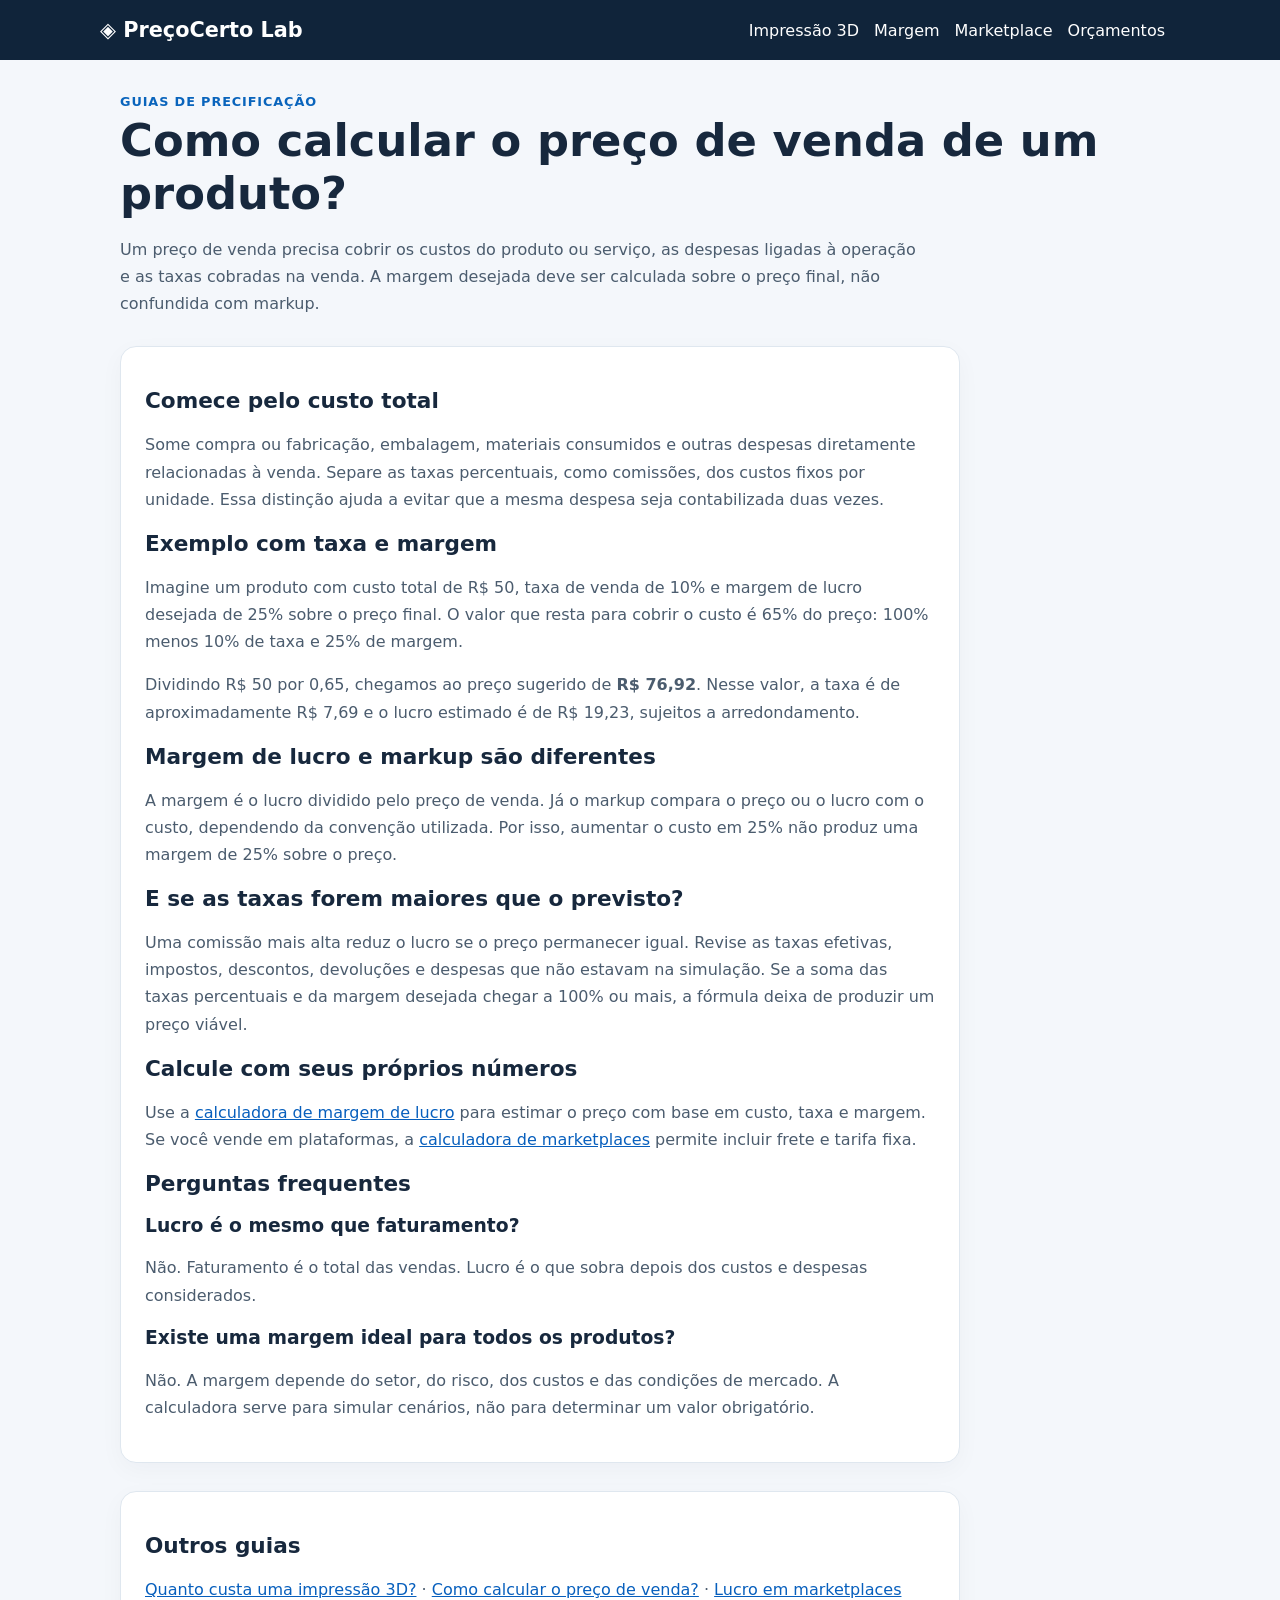
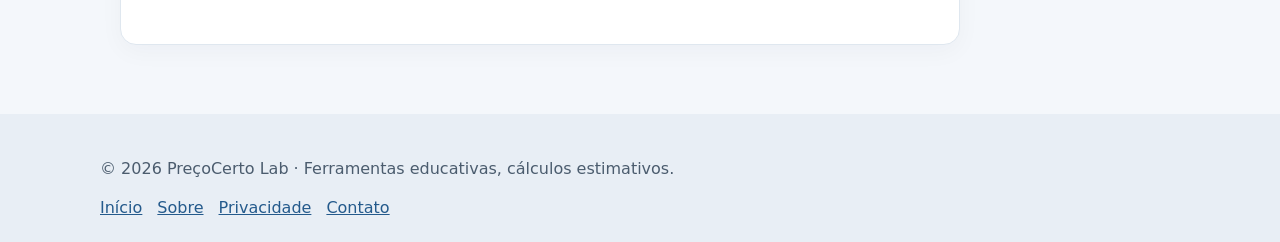
==== como-calcular-preco-venda.html @ 2a9d2ac7 "Add files via upload" ====
<!DOCTYPE html>
<html lang="pt-BR"><head><meta charset="utf-8"><meta name="viewport" content="width=device-width, initial-scale=1"><title>Como calcular preço de venda e margem de lucro | PreçoCerto Lab</title><meta name="description" content="Aprenda a calcular preço de venda com custo, taxas e margem de lucro. Entenda a diferença entre margem e markup com exemplos."><meta name="robots" content="index,follow"><meta name="theme-color" content="#10243a"><link rel="canonical" href="https://matheusizidoro19-arch.github.io/precocerto-lab/como-calcular-preco-venda.html"><link rel="stylesheet" href="style.css"></head><body><header><nav><a class="brand" href="index.html">◈ PreçoCerto Lab</a><div><a href="impressao-3d.html">Impressão 3D</a><a href="margem-lucro.html">Margem</a><a href="marketplace.html">Marketplace</a><a href="orcamento.html">Orçamentos</a></div></nav></header><main><div class="eyebrow">Guias de precificação</div><h1>Como calcular o preço de venda de um produto?</h1><p class="lead">Um preço de venda precisa cobrir os custos do produto ou serviço, as despesas ligadas à operação e as taxas cobradas na venda. A margem desejada deve ser calculada sobre o preço final, não confundida com markup.</p><article class="panel article"><h2>Comece pelo custo total</h2><p>Some compra ou fabricação, embalagem, materiais consumidos e outras despesas diretamente relacionadas à venda. Separe as taxas percentuais, como comissões, dos custos fixos por unidade. Essa distinção ajuda a evitar que a mesma despesa seja contabilizada duas vezes.</p><h2>Exemplo com taxa e margem</h2><p>Imagine um produto com custo total de R$ 50, taxa de venda de 10% e margem de lucro desejada de 25% sobre o preço final. O valor que resta para cobrir o custo é 65% do preço: 100% menos 10% de taxa e 25% de margem.</p><p>Dividindo R$ 50 por 0,65, chegamos ao preço sugerido de <strong>R$ 76,92</strong>. Nesse valor, a taxa é de aproximadamente R$ 7,69 e o lucro estimado é de R$ 19,23, sujeitos a arredondamento.</p><h2>Margem de lucro e markup são diferentes</h2><p>A margem é o lucro dividido pelo preço de venda. Já o markup compara o preço ou o lucro com o custo, dependendo da convenção utilizada. Por isso, aumentar o custo em 25% não produz uma margem de 25% sobre o preço.</p><h2>E se as taxas forem maiores que o previsto?</h2><p>Uma comissão mais alta reduz o lucro se o preço permanecer igual. Revise as taxas efetivas, impostos, descontos, devoluções e despesas que não estavam na simulação. Se a soma das taxas percentuais e da margem desejada chegar a 100% ou mais, a fórmula deixa de produzir um preço viável.</p><h2>Calcule com seus próprios números</h2><p>Use a <a href="margem-lucro.html">calculadora de margem de lucro</a> para estimar o preço com base em custo, taxa e margem. Se você vende em plataformas, a <a href="marketplace.html">calculadora de marketplaces</a> permite incluir frete e tarifa fixa.</p><h2>Perguntas frequentes</h2><h3>Lucro é o mesmo que faturamento?</h3><p>Não. Faturamento é o total das vendas. Lucro é o que sobra depois dos custos e despesas considerados.</p><h3>Existe uma margem ideal para todos os produtos?</h3><p>Não. A margem depende do setor, do risco, dos custos e das condições de mercado. A calculadora serve para simular cenários, não para determinar um valor obrigatório.</p></article><section class="panel article"><h2>Outros guias</h2><p><a href="quanto-custa-impressao-3d.html">Quanto custa uma impressão 3D?</a> · <a href="como-calcular-preco-venda.html">Como calcular o preço de venda?</a> · <a href="lucro-shopee-mercado-livre.html">Lucro em marketplaces</a></p></section></main><footer><div class="foot"><p>© 2026 PreçoCerto Lab · Ferramentas educativas, cálculos estimativos.</p><a href="index.html">Início</a><a href="sobre.html">Sobre</a><a href="privacidade.html">Privacidade</a><a href="contato.html">Contato</a></div></footer></body></html>
---- style.css ----
*{box-sizing:border-box}body{margin:0;font:16px system-ui,Segoe UI,sans-serif;background:#f4f7fb;color:#17283d}header{background:#10243a;color:white;padding:18px 22px}nav,main,.foot{max-width:1080px;margin:auto}nav{display:flex;justify-content:space-between;align-items:center;gap:18px;flex-wrap:wrap}nav a{color:white;text-decoration:none;margin-right:15px}nav .brand{font-weight:800;font-size:1.3rem}main{padding:34px 20px}h1{font-size:clamp(2rem,4vw,2.8rem);margin:5px 0 12px}h2{font-size:1.35rem}p{line-height:1.7;color:#4b5c6e}.lead{max-width:800px}.eyebrow{font-size:.8rem;color:#0964bc;font-weight:800;text-transform:uppercase;letter-spacing:.07em}.grid{display:grid;grid-template-columns:1.25fr .9fr;gap:20px;margin:25px 0}.cards{display:grid;grid-template-columns:repeat(2,1fr);gap:18px}.panel{background:white;border:1px solid #dfe7ef;border-radius:16px;padding:24px;box-shadow:0 7px 25px #10243a09}.panel a{color:#075fbd}.fields{display:grid;grid-template-columns:1fr 1fr;gap:15px}label{font-size:.88rem;font-weight:650;display:block}input,textarea{display:block;width:100%;padding:11px;border:1px solid #cbd6e3;border-radius:8px;margin-top:6px;font:inherit}textarea{min-height:80px}input:focus,textarea:focus{outline:2px solid #2478d6}.result{background:#10243a;color:white}.result p{color:#c8d8ea}.amount{font-size:2.5rem;font-weight:800;color:#78e1bf;margin:15px 0}.line{display:flex;justify-content:space-between;gap:15px;border-bottom:1px solid #ffffff2b;padding:11px 0}.line strong{text-align:right}.error{color:#ffb6a8;font-weight:700}.button{display:inline-block;border:0;background:#1469c5;color:white!important;border-radius:9px;padding:12px 18px;font:inherit;font-weight:700;cursor:pointer;text-decoration:none;margin-top:15px}.button:hover{background:#0d4e99}footer{background:#e8eef5;padding:25px 20px;margin-top:35px}footer a{margin-right:15px;color:#245a8c}.article{max-width:840px;margin-top:28px}.small{font-size:.85rem}.hide-print{}@media(max-width:760px){.grid,.cards{grid-template-columns:1fr}.fields{grid-template-columns:1fr}.panel{padding:18px}}@media print{header,footer,.hide-print,.button{display:none!important}body{background:white}.panel{box-shadow:none;border:0}main{padding:0}.grid{display:block}.result{color:black;background:white}.result p,.amount{color:black}.line{border-color:#aaa}input,textarea{border:0;border-bottom:1px solid #aaa}a{color:black}}
/* Orçamento 2.1: visualização para impressão */
.budget-paper{display:none}
@page{size:A4;margin:13mm}
@media print{
 body:has(#budgetPaper) header,body:has(#budgetPaper) footer,body:has(#budgetPaper) main>.eyebrow,body:has(#budgetPaper) main>h1,body:has(#budgetPaper) main>.lead,body:has(#budgetPaper) main>.grid,body:has(#budgetPaper) main>.article{display:none!important}
 body:has(#budgetPaper){background:white!important;color:#17283d!important;font-size:11pt}
 body:has(#budgetPaper) main{padding:0!important;max-width:none!important;margin:0!important}
 body:has(#budgetPaper) .budget-paper{display:block!important;color:#17283d!important;font-family:Arial,sans-serif;line-height:1.45}
 .paper-head{display:flex;justify-content:space-between;align-items:flex-start;border-bottom:2px solid #10243a;padding-bottom:15px;gap:20px}
 .paper-head h2{font-size:26pt;margin:5px 0;color:#10243a}.paper-head p{margin:0;color:#536273;font-size:10pt}
 .paper-kicker,.paper-label{font-size:8pt;font-weight:700;letter-spacing:.08em;color:#50647a}
 .paper-date{text-align:right;font-size:10pt;min-width:110px}.paper-date strong,.paper-date span{display:block}
 .paper-people{display:grid;grid-template-columns:1fr 1fr;gap:25px;margin:24px 0}.paper-people strong{display:block;margin-top:7px;font-size:12pt;overflow-wrap:anywhere}
 .paper-table{border-collapse:collapse;width:100%;table-layout:fixed;margin:12px 0 22px}.paper-table th{background:#e8eef5;color:#10243a;text-align:left;padding:10px 8px;font-size:9pt}.paper-table td{border-bottom:1px solid #ccd5df;padding:12px 8px;overflow-wrap:anywhere}.paper-table th:first-child{width:46%}.paper-table th:not(:first-child){width:18%}
 .paper-totals{width:56%;margin-left:auto}.paper-totals>div{display:flex;justify-content:space-between;gap:10px;padding:7px 0}.paper-grand{border-top:2px solid #10243a;margin-top:6px;font-weight:700;font-size:12pt}.paper-grand strong{font-size:16pt;color:#10243a}
 .paper-notes{margin-top:25px;padding:13px;background:#f3f6fa;border:1px solid #dfe7ef;break-inside:avoid}.paper-notes p{margin:7px 0 0;color:#17283d;white-space:pre-wrap;overflow-wrap:anywhere}
 .paper-bottom{border-top:1px solid #dfe7ef;padding-top:9px;margin-top:24px;font-size:8pt;color:#667789;break-inside:avoid}
 .paper-head,.paper-people,.paper-totals{break-inside:avoid}
}
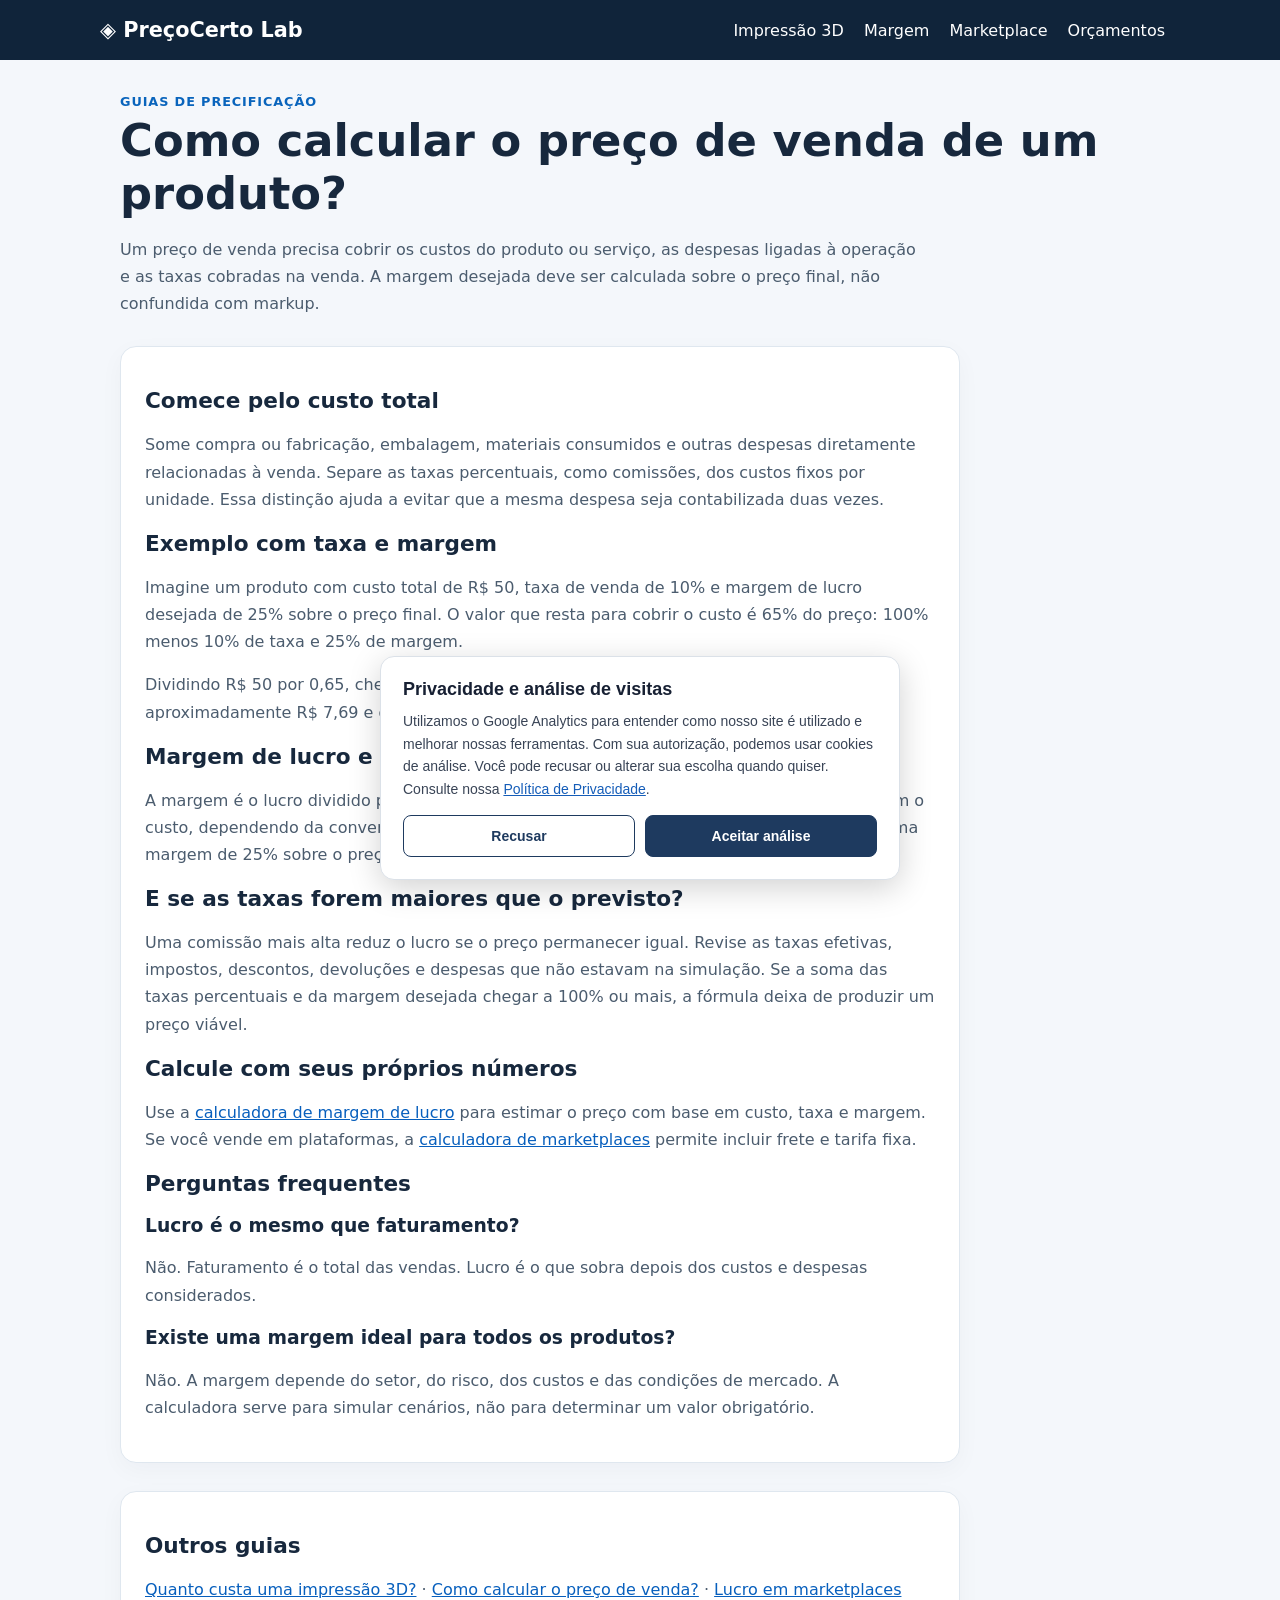
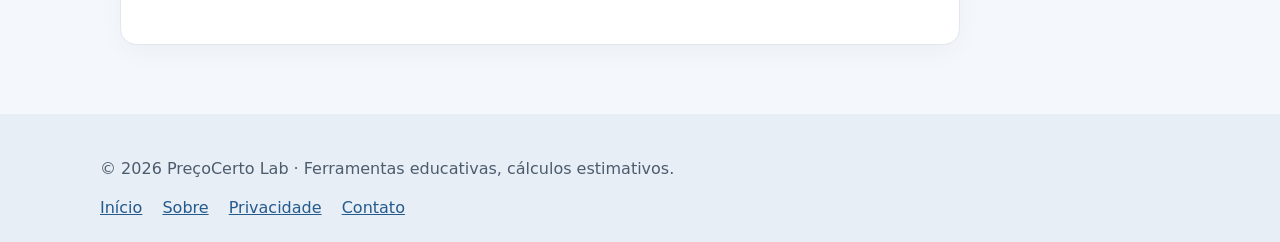
==== commit 107d2c7a: "Update como-calcular-preco-venda.html Adicionar Analytics no artigo de preço de venda" ====
--- a/como-calcular-preco-venda.html
+++ b/como-calcular-preco-venda.html
@@ -1,2 +1,96 @@
+
 <!DOCTYPE html>
-<html lang="pt-BR"><head><meta charset="utf-8"><meta name="viewport" content="width=device-width, initial-scale=1"><title>Como calcular preço de venda e margem de lucro | PreçoCerto Lab</title><meta name="description" content="Aprenda a calcular preço de venda com custo, taxas e margem de lucro. Entenda a diferença entre margem e markup com exemplos."><meta name="robots" content="index,follow"><meta name="theme-color" content="#10243a"><link rel="canonical" href="https://matheusizidoro19-arch.github.io/precocerto-lab/como-calcular-preco-venda.html"><link rel="stylesheet" href="style.css"></head><body><header><nav><a class="brand" href="index.html">◈ PreçoCerto Lab</a><div><a href="impressao-3d.html">Impressão 3D</a><a href="margem-lucro.html">Margem</a><a href="marketplace.html">Marketplace</a><a href="orcamento.html">Orçamentos</a></div></nav></header><main><div class="eyebrow">Guias de precificação</div><h1>Como calcular o preço de venda de um produto?</h1><p class="lead">Um preço de venda precisa cobrir os custos do produto ou serviço, as despesas ligadas à operação e as taxas cobradas na venda. A margem desejada deve ser calculada sobre o preço final, não confundida com markup.</p><article class="panel article"><h2>Comece pelo custo total</h2><p>Some compra ou fabricação, embalagem, materiais consumidos e outras despesas diretamente relacionadas à venda. Separe as taxas percentuais, como comissões, dos custos fixos por unidade. Essa distinção ajuda a evitar que a mesma despesa seja contabilizada duas vezes.</p><h2>Exemplo com taxa e margem</h2><p>Imagine um produto com custo total de R$ 50, taxa de venda de 10% e margem de lucro desejada de 25% sobre o preço final. O valor que resta para cobrir o custo é 65% do preço: 100% menos 10% de taxa e 25% de margem.</p><p>Dividindo R$ 50 por 0,65, chegamos ao preço sugerido de <strong>R$ 76,92</strong>. Nesse valor, a taxa é de aproximadamente R$ 7,69 e o lucro estimado é de R$ 19,23, sujeitos a arredondamento.</p><h2>Margem de lucro e markup são diferentes</h2><p>A margem é o lucro dividido pelo preço de venda. Já o markup compara o preço ou o lucro com o custo, dependendo da convenção utilizada. Por isso, aumentar o custo em 25% não produz uma margem de 25% sobre o preço.</p><h2>E se as taxas forem maiores que o previsto?</h2><p>Uma comissão mais alta reduz o lucro se o preço permanecer igual. Revise as taxas efetivas, impostos, descontos, devoluções e despesas que não estavam na simulação. Se a soma das taxas percentuais e da margem desejada chegar a 100% ou mais, a fórmula deixa de produzir um preço viável.</p><h2>Calcule com seus próprios números</h2><p>Use a <a href="margem-lucro.html">calculadora de margem de lucro</a> para estimar o preço com base em custo, taxa e margem. Se você vende em plataformas, a <a href="marketplace.html">calculadora de marketplaces</a> permite incluir frete e tarifa fixa.</p><h2>Perguntas frequentes</h2><h3>Lucro é o mesmo que faturamento?</h3><p>Não. Faturamento é o total das vendas. Lucro é o que sobra depois dos custos e despesas considerados.</p><h3>Existe uma margem ideal para todos os produtos?</h3><p>Não. A margem depende do setor, do risco, dos custos e das condições de mercado. A calculadora serve para simular cenários, não para determinar um valor obrigatório.</p></article><section class="panel article"><h2>Outros guias</h2><p><a href="quanto-custa-impressao-3d.html">Quanto custa uma impressão 3D?</a> · <a href="como-calcular-preco-venda.html">Como calcular o preço de venda?</a> · <a href="lucro-shopee-mercado-livre.html">Lucro em marketplaces</a></p></section></main><footer><div class="foot"><p>© 2026 PreçoCerto Lab · Ferramentas educativas, cálculos estimativos.</p><a href="index.html">Início</a><a href="sobre.html">Sobre</a><a href="privacidade.html">Privacidade</a><a href="contato.html">Contato</a></div></footer></body></html>+<html lang="pt-BR">
+<head>
+<meta charset="utf-8">
+<meta name="viewport" content="width=device-width, initial-scale=1">
+<title>Como calcular preço de venda e margem de lucro | PreçoCerto Lab</title>
+<meta name="description" content="Aprenda a calcular preço de venda com custo, taxas e margem de lucro. Entenda a diferença entre margem e markup com exemplos.">
+<meta name="robots" content="index,follow">
+<meta name="theme-color" content="#10243a">
+<link rel="canonical" href="https://matheusizidoro19-arch.github.io/precocerto-lab/como-calcular-preco-venda.html">
+<link rel="stylesheet" href="style.css">
+<meta property="og:type" content="article">
+<meta property="og:site_name" content="PreçoCerto Lab">
+<meta property="og:locale" content="pt_BR">
+<meta property="og:title" content="Como calcular preço de venda e margem de lucro | PreçoCerto Lab">
+<meta property="og:description" content="Aprenda a calcular preço de venda com custo, taxas e margem de lucro. Entenda a diferença entre margem e markup com exemplos.">
+<meta property="og:url" content="https://matheusizidoro19-arch.github.io/precocerto-lab/como-calcular-preco-venda.html">
+<meta property="og:image" content="https://matheusizidoro19-arch.github.io/precocerto-lab/assets/og-preco-certo.png">
+<meta property="og:image:width" content="1200">
+<meta property="og:image:height" content="630">
+<meta name="twitter:card" content="summary_large_image">
+</head>
+
+<body>
+<header>
+<nav>
+<a class="brand" href="index.html">◈ PreçoCerto Lab</a>
+<div>
+<a href="impressao-3d.html">Impressão 3D</a>
+<a href="margem-lucro.html">Margem</a>
+<a href="marketplace.html">Marketplace</a>
+<a href="orcamento.html">Orçamentos</a>
+</div>
+</nav>
+</header>
+
+<main>
+<div class="eyebrow">Guias de precificação</div>
+
+<h1>Como calcular o preço de venda de um produto?</h1>
+
+<p class="lead">Um preço de venda precisa cobrir os custos do produto ou serviço, as despesas ligadas à operação e as taxas cobradas na venda. A margem desejada deve ser calculada sobre o preço final, não confundida com markup.</p>
+
+<article class="panel article">
+
+<h2>Comece pelo custo total</h2>
+<p>Some compra ou fabricação, embalagem, materiais consumidos e outras despesas diretamente relacionadas à venda. Separe as taxas percentuais, como comissões, dos custos fixos por unidade. Essa distinção ajuda a evitar que a mesma despesa seja contabilizada duas vezes.</p>
+
+<h2>Exemplo com taxa e margem</h2>
+<p>Imagine um produto com custo total de R$ 50, taxa de venda de 10% e margem de lucro desejada de 25% sobre o preço final. O valor que resta para cobrir o custo é 65% do preço: 100% menos 10% de taxa e 25% de margem.</p>
+
+<p>Dividindo R$ 50 por 0,65, chegamos ao preço sugerido de <strong>R$ 76,92</strong>. Nesse valor, a taxa é de aproximadamente R$ 7,69 e o lucro estimado é de R$ 19,23, sujeitos a arredondamento.</p>
+
+<h2>Margem de lucro e markup são diferentes</h2>
+<p>A margem é o lucro dividido pelo preço de venda. Já o markup compara o preço ou o lucro com o custo, dependendo da convenção utilizada. Por isso, aumentar o custo em 25% não produz uma margem de 25% sobre o preço.</p>
+
+<h2>E se as taxas forem maiores que o previsto?</h2>
+<p>Uma comissão mais alta reduz o lucro se o preço permanecer igual. Revise as taxas efetivas, impostos, descontos, devoluções e despesas que não estavam na simulação. Se a soma das taxas percentuais e da margem desejada chegar a 100% ou mais, a fórmula deixa de produzir um preço viável.</p>
+
+<h2>Calcule com seus próprios números</h2>
+<p>Use a <a href="margem-lucro.html">calculadora de margem de lucro</a> para estimar o preço com base em custo, taxa e margem. Se você vende em plataformas, a <a href="marketplace.html">calculadora de marketplaces</a> permite incluir frete e tarifa fixa.</p>
+
+<h2>Perguntas frequentes</h2>
+
+<h3>Lucro é o mesmo que faturamento?</h3>
+<p>Não. Faturamento é o total das vendas. Lucro é o que sobra depois dos custos e despesas considerados.</p>
+
+<h3>Existe uma margem ideal para todos os produtos?</h3>
+<p>Não. A margem depende do setor, do risco, dos custos e das condições de mercado. A calculadora serve para simular cenários, não para determinar um valor obrigatório.</p>
+
+</article>
+
+<section class="panel article">
+<h2>Outros guias</h2>
+<p>
+<a href="quanto-custa-impressao-3d.html">Quanto custa uma impressão 3D?</a> ·
+<a href="como-calcular-preco-venda.html">Como calcular o preço de venda?</a> ·
+<a href="lucro-shopee-mercado-livre.html">Lucro em marketplaces</a>
+</p>
+</section>
+</main>
+
+<footer>
+<div class="foot">
+<p>© 2026 PreçoCerto Lab · Ferramentas educativas, cálculos estimativos.</p>
+<a href="index.html">Início</a>
+<a href="sobre.html">Sobre</a>
+<a href="privacidade.html">Privacidade</a>
+<a href="contato.html">Contato</a>
+</div>
+</footer>
+
+<script src="analytics.js" defer></script>
+</body>
+</html>
--- a/style.css
+++ b/style.css
@@ -1,5 +1,5 @@
 *{box-sizing:border-box}body{margin:0;font:16px system-ui,Segoe UI,sans-serif;background:#f4f7fb;color:#17283d}header{background:#10243a;color:white;padding:18px 22px}nav,main,.foot{max-width:1080px;margin:auto}nav{display:flex;justify-content:space-between;align-items:center;gap:18px;flex-wrap:wrap}nav a{color:white;text-decoration:none;margin-right:15px}nav .brand{font-weight:800;font-size:1.3rem}main{padding:34px 20px}h1{font-size:clamp(2rem,4vw,2.8rem);margin:5px 0 12px}h2{font-size:1.35rem}p{line-height:1.7;color:#4b5c6e}.lead{max-width:800px}.eyebrow{font-size:.8rem;color:#0964bc;font-weight:800;text-transform:uppercase;letter-spacing:.07em}.grid{display:grid;grid-template-columns:1.25fr .9fr;gap:20px;margin:25px 0}.cards{display:grid;grid-template-columns:repeat(2,1fr);gap:18px}.panel{background:white;border:1px solid #dfe7ef;border-radius:16px;padding:24px;box-shadow:0 7px 25px #10243a09}.panel a{color:#075fbd}.fields{display:grid;grid-template-columns:1fr 1fr;gap:15px}label{font-size:.88rem;font-weight:650;display:block}input,textarea{display:block;width:100%;padding:11px;border:1px solid #cbd6e3;border-radius:8px;margin-top:6px;font:inherit}textarea{min-height:80px}input:focus,textarea:focus{outline:2px solid #2478d6}.result{background:#10243a;color:white}.result p{color:#c8d8ea}.amount{font-size:2.5rem;font-weight:800;color:#78e1bf;margin:15px 0}.line{display:flex;justify-content:space-between;gap:15px;border-bottom:1px solid #ffffff2b;padding:11px 0}.line strong{text-align:right}.error{color:#ffb6a8;font-weight:700}.button{display:inline-block;border:0;background:#1469c5;color:white!important;border-radius:9px;padding:12px 18px;font:inherit;font-weight:700;cursor:pointer;text-decoration:none;margin-top:15px}.button:hover{background:#0d4e99}footer{background:#e8eef5;padding:25px 20px;margin-top:35px}footer a{margin-right:15px;color:#245a8c}.article{max-width:840px;margin-top:28px}.small{font-size:.85rem}.hide-print{}@media(max-width:760px){.grid,.cards{grid-template-columns:1fr}.fields{grid-template-columns:1fr}.panel{padding:18px}}@media print{header,footer,.hide-print,.button{display:none!important}body{background:white}.panel{box-shadow:none;border:0}main{padding:0}.grid{display:block}.result{color:black;background:white}.result p,.amount{color:black}.line{border-color:#aaa}input,textarea{border:0;border-bottom:1px solid #aaa}a{color:black}}
-/* Orçamento 2.1: visualização para impressão */
+
 .budget-paper{display:none}
 @page{size:A4;margin:13mm}
 @media print{
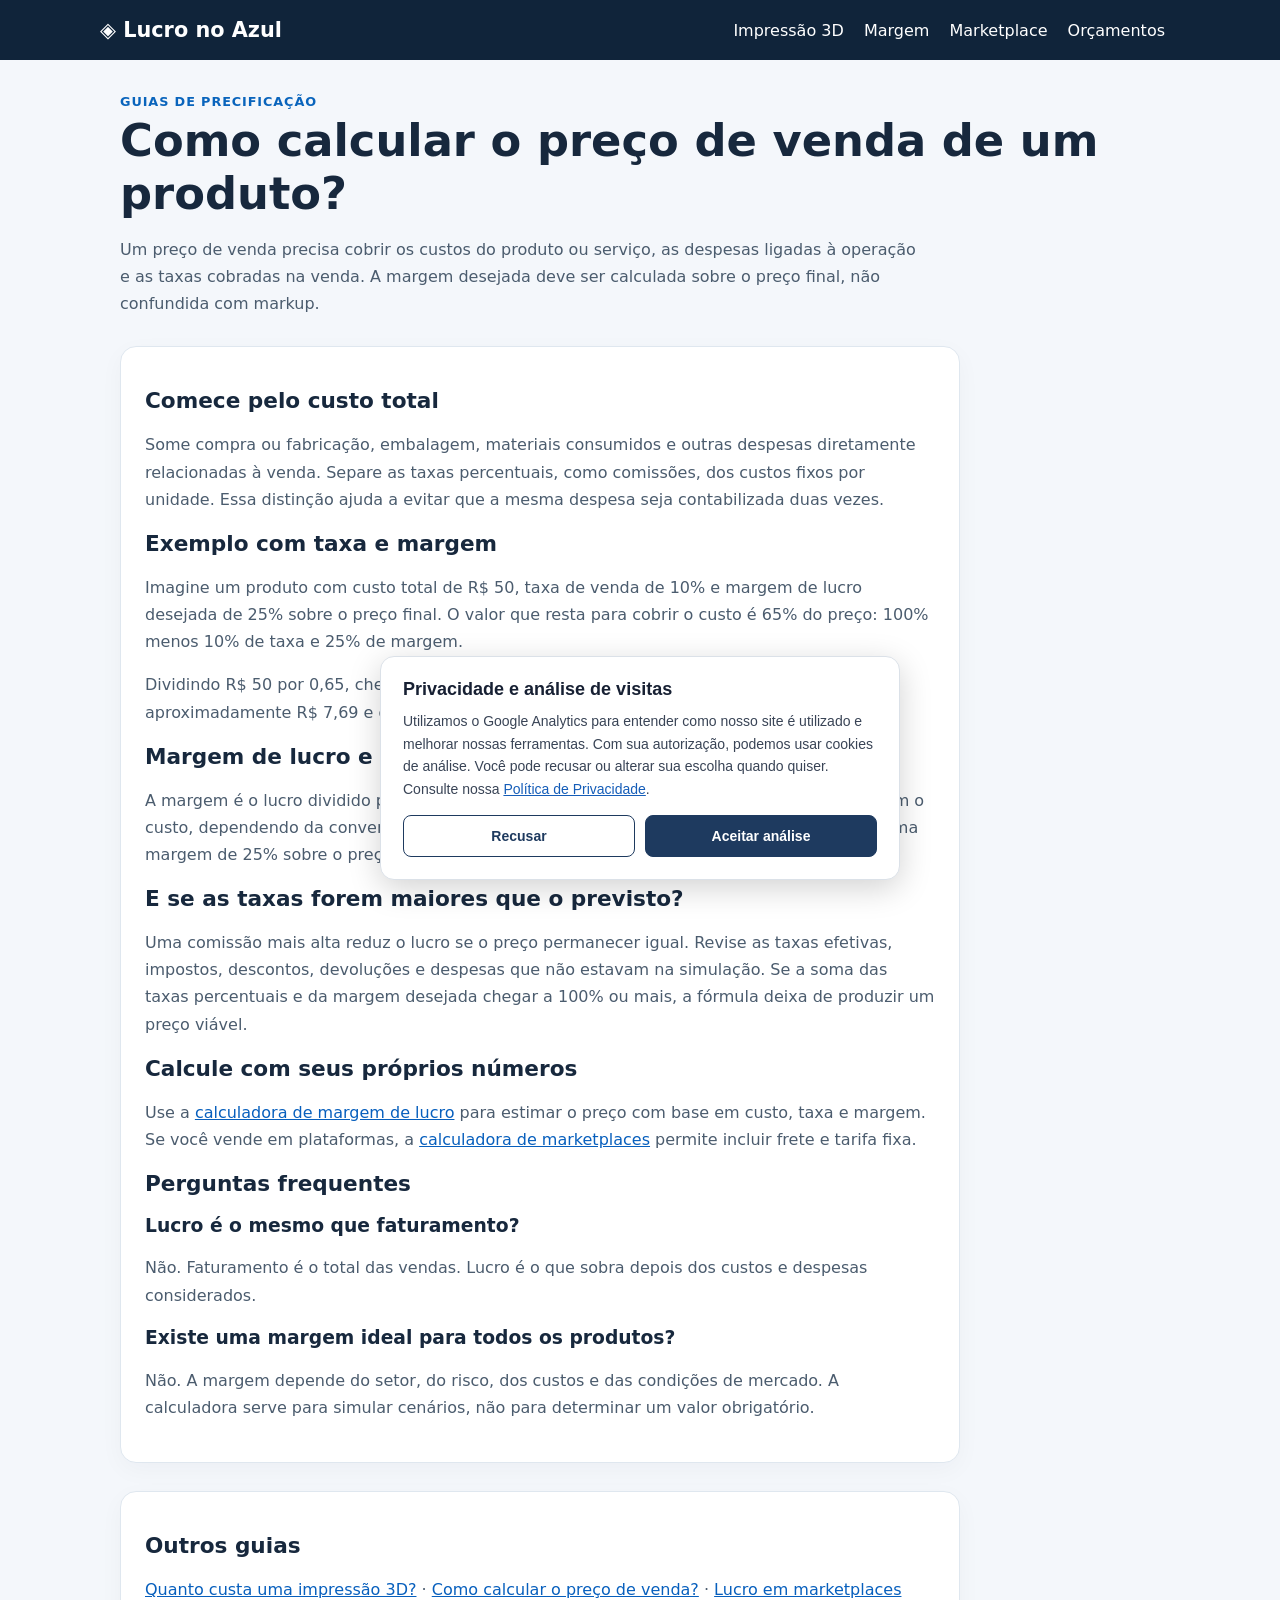
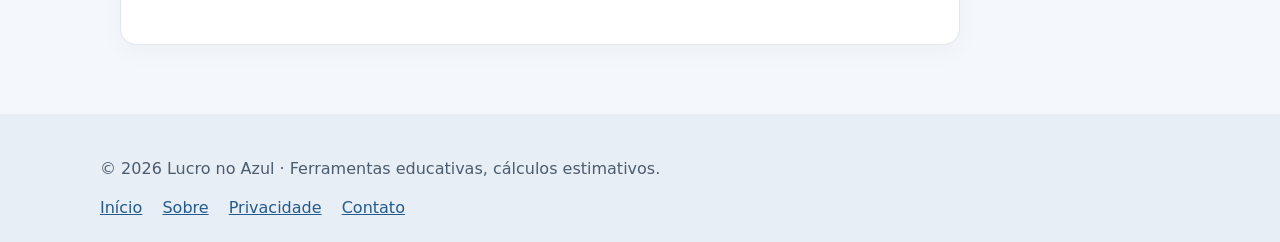
==== commit e1719385: "Add files via upload Migrar PreçoCerto Lab para Lucro no Azul" ====
--- a/como-calcular-preco-venda.html
+++ b/como-calcular-preco-venda.html
@@ -4,28 +4,30 @@
 <head>
 <meta charset="utf-8">
 <meta name="viewport" content="width=device-width, initial-scale=1">
-<title>Como calcular preço de venda e margem de lucro | PreçoCerto Lab</title>
+<title>Como calcular preço de venda e margem de lucro | Lucro no Azul</title>
 <meta name="description" content="Aprenda a calcular preço de venda com custo, taxas e margem de lucro. Entenda a diferença entre margem e markup com exemplos.">
 <meta name="robots" content="index,follow">
 <meta name="theme-color" content="#10243a">
-<link rel="canonical" href="https://matheusizidoro19-arch.github.io/precocerto-lab/como-calcular-preco-venda.html">
+<link rel="canonical" href="https://lucronoazul.com.br/como-calcular-preco-venda.html">
 <link rel="stylesheet" href="style.css">
 <meta property="og:type" content="article">
-<meta property="og:site_name" content="PreçoCerto Lab">
+<meta property="og:site_name" content="Lucro no Azul">
 <meta property="og:locale" content="pt_BR">
-<meta property="og:title" content="Como calcular preço de venda e margem de lucro | PreçoCerto Lab">
+<meta property="og:title" content="Como calcular preço de venda e margem de lucro | Lucro no Azul">
 <meta property="og:description" content="Aprenda a calcular preço de venda com custo, taxas e margem de lucro. Entenda a diferença entre margem e markup com exemplos.">
-<meta property="og:url" content="https://matheusizidoro19-arch.github.io/precocerto-lab/como-calcular-preco-venda.html">
-<meta property="og:image" content="https://matheusizidoro19-arch.github.io/precocerto-lab/assets/og-preco-certo.png">
+<meta property="og:url" content="https://lucronoazul.com.br/como-calcular-preco-venda.html">
+<meta property="og:image" content="https://lucronoazul.com.br/assets/og-lucro-no-azul.png">
 <meta property="og:image:width" content="1200">
 <meta property="og:image:height" content="630">
 <meta name="twitter:card" content="summary_large_image">
+  <link rel="icon" type="image/svg+xml" href="favicon.svg">
+  <meta name="application-name" content="Lucro no Azul">
 </head>
 
 <body>
 <header>
 <nav>
-<a class="brand" href="index.html">◈ PreçoCerto Lab</a>
+<a class="brand" href="index.html">◈ Lucro no Azul</a>
 <div>
 <a href="impressao-3d.html">Impressão 3D</a>
 <a href="margem-lucro.html">Margem</a>
@@ -83,7 +85,7 @@
 
 <footer>
 <div class="foot">
-<p>© 2026 PreçoCerto Lab · Ferramentas educativas, cálculos estimativos.</p>
+<p>© 2026 Lucro no Azul · Ferramentas educativas, cálculos estimativos.</p>
 <a href="index.html">Início</a>
 <a href="sobre.html">Sobre</a>
 <a href="privacidade.html">Privacidade</a>
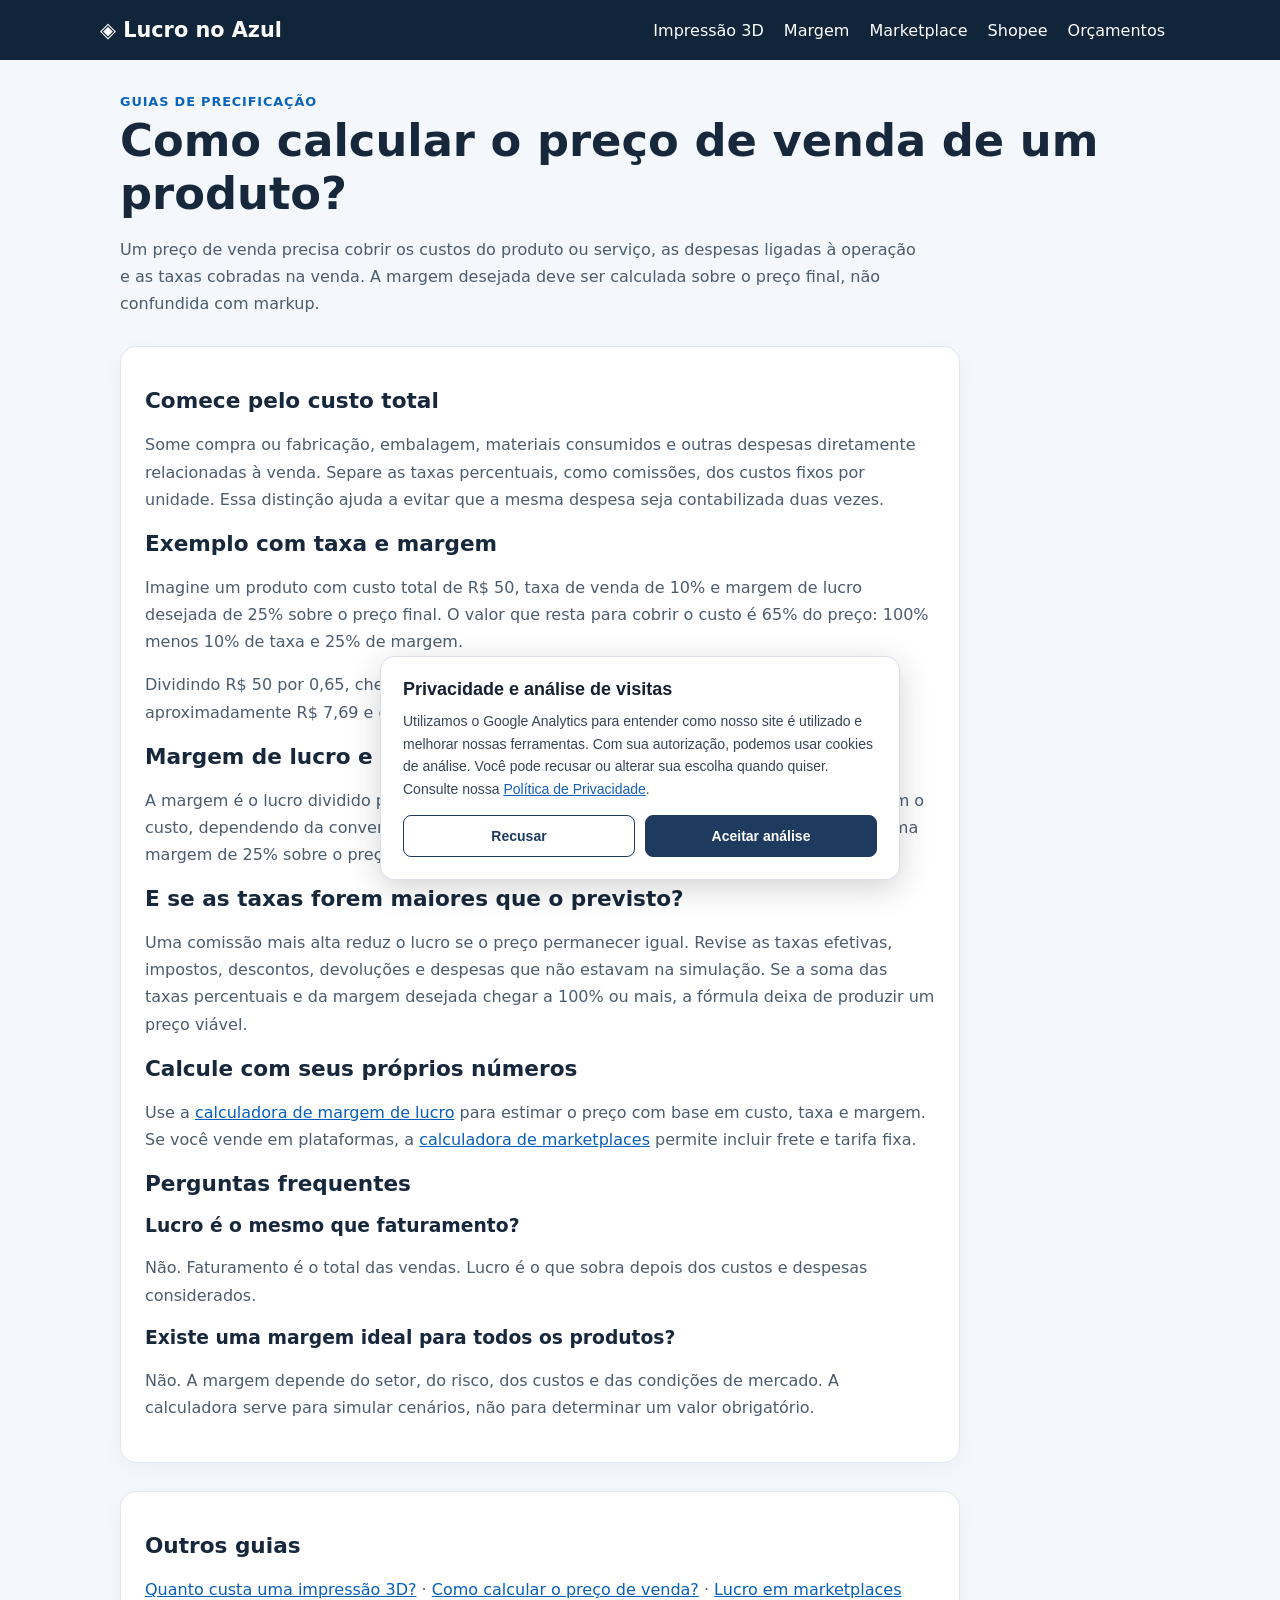
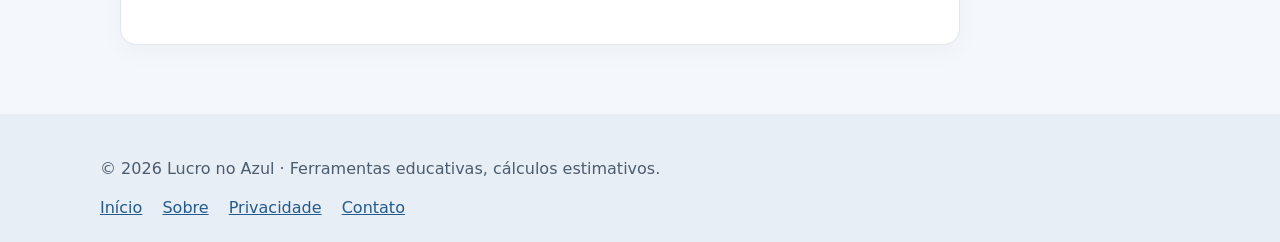
==== commit fb616bb5: "Melhorar conteúdo institucional, navegação e dados estruturados de SEO" ====
--- a/como-calcular-preco-venda.html
+++ b/como-calcular-preco-venda.html
@@ -22,16 +22,31 @@
 <meta name="twitter:card" content="summary_large_image">
   <link rel="icon" type="image/svg+xml" href="favicon.svg">
   <meta name="application-name" content="Lucro no Azul">
+<script type="application/ld+json">
+{
+  "@context": "https://schema.org",
+  "@type": "Article",
+  "url": "https://lucronoazul.com.br/como-calcular-preco-venda.html",
+  "headline": "Como calcular o preço de venda de um produto?",
+  "description": "Um preço de venda precisa cobrir os custos do produto ou serviço, as despesas ligadas à operação e as taxas cobradas na venda. A margem desejada deve ser calculada sobre o preço final, não confundida com markup.",
+  "inLanguage": "pt-BR",
+  "mainEntityOfPage": {
+    "@type": "WebPage",
+    "@id": "https://lucronoazul.com.br/como-calcular-preco-venda.html"
+  }
+}
+</script>
 </head>
 
 <body>
 <header>
-<nav>
+<nav aria-label="Navegação principal">
 <a class="brand" href="index.html">◈ Lucro no Azul</a>
 <div>
 <a href="impressao-3d.html">Impressão 3D</a>
 <a href="margem-lucro.html">Margem</a>
 <a href="marketplace.html">Marketplace</a>
+<a href="shopee-tarifas.html">Shopee</a>
 <a href="orcamento.html">Orçamentos</a>
 </div>
 </nav>
--- a/style.css
+++ b/style.css
@@ -1,4 +1,7 @@
 *{box-sizing:border-box}body{margin:0;font:16px system-ui,Segoe UI,sans-serif;background:#f4f7fb;color:#17283d}header{background:#10243a;color:white;padding:18px 22px}nav,main,.foot{max-width:1080px;margin:auto}nav{display:flex;justify-content:space-between;align-items:center;gap:18px;flex-wrap:wrap}nav a{color:white;text-decoration:none;margin-right:15px}nav .brand{font-weight:800;font-size:1.3rem}main{padding:34px 20px}h1{font-size:clamp(2rem,4vw,2.8rem);margin:5px 0 12px}h2{font-size:1.35rem}p{line-height:1.7;color:#4b5c6e}.lead{max-width:800px}.eyebrow{font-size:.8rem;color:#0964bc;font-weight:800;text-transform:uppercase;letter-spacing:.07em}.grid{display:grid;grid-template-columns:1.25fr .9fr;gap:20px;margin:25px 0}.cards{display:grid;grid-template-columns:repeat(2,1fr);gap:18px}.panel{background:white;border:1px solid #dfe7ef;border-radius:16px;padding:24px;box-shadow:0 7px 25px #10243a09}.panel a{color:#075fbd}.fields{display:grid;grid-template-columns:1fr 1fr;gap:15px}label{font-size:.88rem;font-weight:650;display:block}input,textarea{display:block;width:100%;padding:11px;border:1px solid #cbd6e3;border-radius:8px;margin-top:6px;font:inherit}textarea{min-height:80px}input:focus,textarea:focus{outline:2px solid #2478d6}.result{background:#10243a;color:white}.result p{color:#c8d8ea}.amount{font-size:2.5rem;font-weight:800;color:#78e1bf;margin:15px 0}.line{display:flex;justify-content:space-between;gap:15px;border-bottom:1px solid #ffffff2b;padding:11px 0}.line strong{text-align:right}.error{color:#ffb6a8;font-weight:700}.button{display:inline-block;border:0;background:#1469c5;color:white!important;border-radius:9px;padding:12px 18px;font:inherit;font-weight:700;cursor:pointer;text-decoration:none;margin-top:15px}.button:hover{background:#0d4e99}footer{background:#e8eef5;padding:25px 20px;margin-top:35px}footer a{margin-right:15px;color:#245a8c}.article{max-width:840px;margin-top:28px}.small{font-size:.85rem}.hide-print{}@media(max-width:760px){.grid,.cards{grid-template-columns:1fr}.fields{grid-template-columns:1fr}.panel{padding:18px}}@media print{header,footer,.hide-print,.button{display:none!important}body{background:white}.panel{box-shadow:none;border:0}main{padding:0}.grid{display:block}.result{color:black;background:white}.result p,.amount{color:black}.line{border-color:#aaa}input,textarea{border:0;border-bottom:1px solid #aaa}a{color:black}}
+
+@media screen{.grid>*{min-width:0}.result{overflow-wrap:anywhere}}
+@media screen and (max-width:375px){.amount{font-size:1.9rem}}
 
 .budget-paper{display:none}
 @page{size:A4;margin:13mm}
